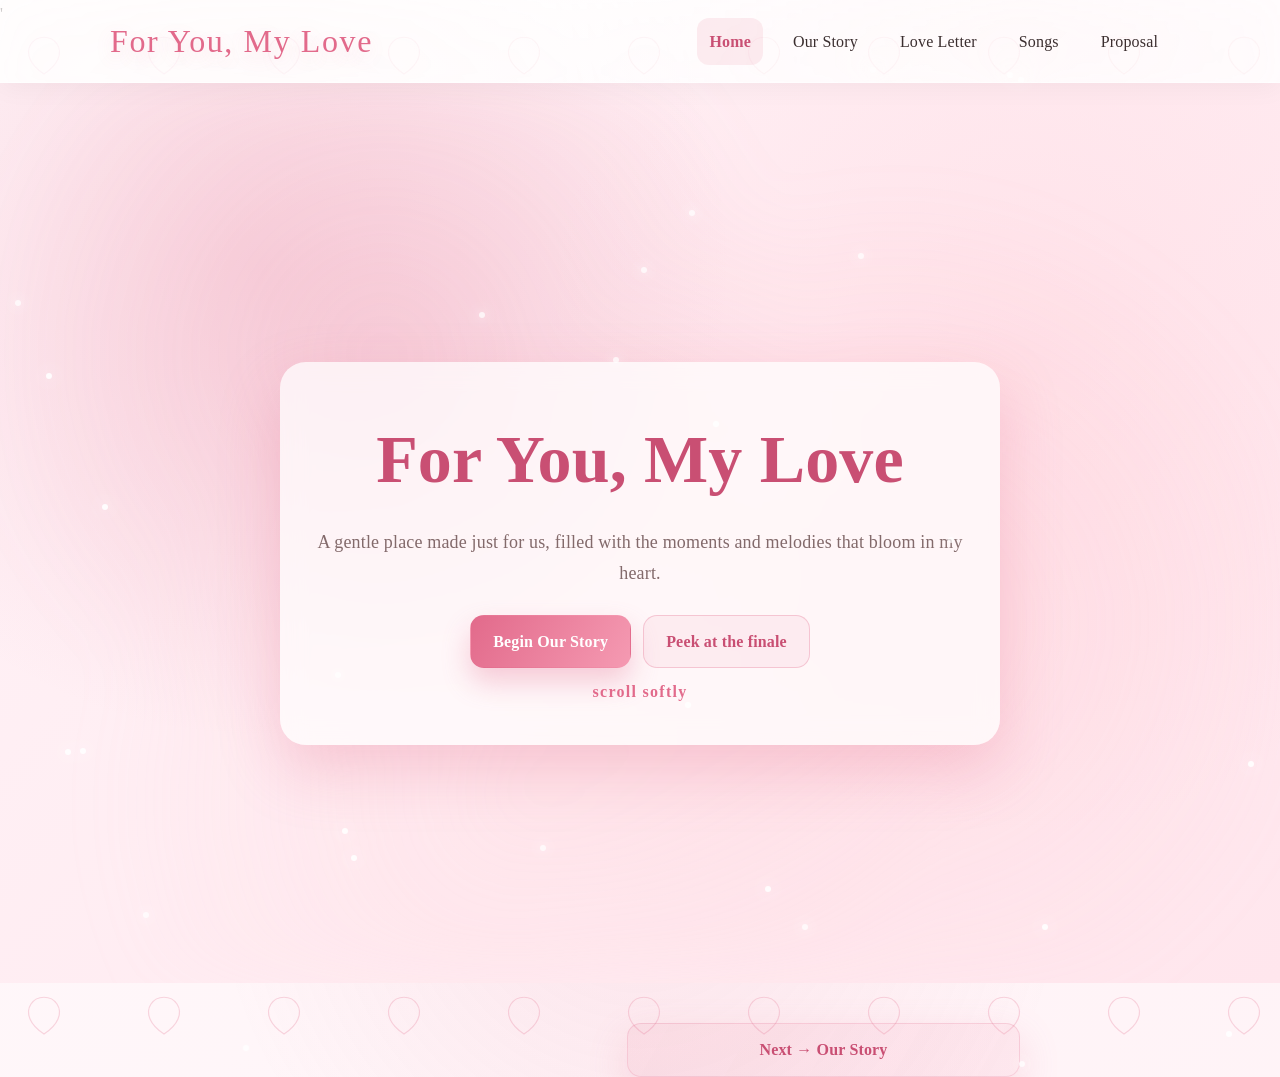
==== index.html @ e2557288 "Add files via upload" ====
<!DOCTYPE html>
<html lang="en">
<head>
    <meta charset="UTF-8">
    <meta name="viewport" content="width=device-width, initial-scale=1.0">
    <meta http-equiv="Cache-Control" content="no-cache, no-store, must-revalidate">
    <meta http-equiv="Pragma" content="no-cache">
    <meta http-equiv="Expires" content="0">
    <title>For You, My Love | Home</title>
    <link rel="stylesheet" href="style.css">
    <script defer src="script.js?v=3"></script>
    <style>
        /* Prevent FOUC before router sets classes */
        body { opacity: 0; }
    </style>
    </head>
<body class="page-home has-hearts">
    <header>
        <div class="nav-container">
            <a class="logo" href="#/home">For You, My Love</a>
            <nav>
                <div class="hamburger" aria-label="Toggle navigation" aria-expanded="false">
                    <span></span><span></span><span></span>
                </div>
                <div class="nav-links">
                    <a href="#/home">Home</a>
                    <a href="#/story">Our Story</a>
                    <a href="#/letter">Love Letter</a>
                    <a href="#/songs">Songs</a>
                    <a href="#/proposal">Proposal</a>
                </div>
            </nav>
        </div>
    </header>

    <main>
        <div id="app"></div>
    </main>

    <!-- Page Templates -->
    <template id="tmpl-home">
        <section class="hero">
            <div class="floating-aurora"></div>
            <div class="hero-content reveal">
                <h1>For You, My Love</h1>
                <p>A gentle place made just for us, filled with the moments and melodies that bloom in my heart.</p>
                <div class="hero-actions">
                    <a class="btn btn-primary" href="#/story">Begin Our Story</a>
                    <a class="btn btn-ghost" href="#/proposal">Peek at the finale</a>
                </div>
                <div class="scroll-cue">scroll softly</div>
            </div>
        </section>

        <div class="container">
            <div class="flow-nav">
                <span class="spacer"></span>
                <a href="#/story">Next &rarr; Our Story</a>
            </div>
        </div>
    </template>

    <template id="tmpl-story">
        <section class="container" style="padding-top:90px;">
            <div class="section-heading reveal">
                <h2>How It All Began</h2>
                <p>Little snapshots of us &mdash; the moments that flutter in my memory.</p>
            </div>

            <div class="story-grid">
                <article class="card reveal">
                    <div class="icon-circle">&#128197;</div>
                    <h3>The Day We Met</h3>
                    <p><!-- Edit this memory -->A quiet day that suddenly turned warm because you were there. I still remember the way the world felt softer the moment our eyes met.</p>
                </article>

                <article class="card reveal">
                    <div class="icon-circle">&#10024;</div>
                    <h3>Our First Memory</h3>
                    <p><!-- Edit this memory -->That first laugh we shared still echoes in my head. It was the instant I realized how rare it was to feel so at ease with someone.</p>
                </article>

                <article class="card reveal">
                    <div class="icon-circle">&#128205;</div>
                    <h3>Moments I'll Never Forget</h3>
                    <p><!-- Edit this memory -->Every walk, every late-night chat, every little adventure &mdash; they stitched themselves into a tapestry I cherish more each day.</p>
                </article>
            </div>

            <div class="flow-nav">
                <a href="#/home">&larr; Back to Home</a>
                <a href="#/letter">Next &rarr; Love Letter</a>
            </div>
        </section>
    </template>

    <template id="tmpl-letter">
        <section class="container" style="padding-top:90px;">
            <div class="section-heading reveal">
                <h2>A Letter From My Heart</h2>
                <p>Words that always seem to find their way back to you.</p>
            </div>

            <article class="card letter-card reveal">
                <div class="letter-body">
                    <div class="typing-line" data-typing="This is a letter I wrote with every soft piece of my heart."></div>
                    <div class="expandable">
                        <p><!-- Edit this letter -->I never knew that a single person could turn ordinary days into something so bright. Your kindness, your quiet strength, and the way you listen make me feel like I belong in a story that was written for the two of us.</p>
                        <p><!-- Edit this letter -->When I look at you, I feel calm and excited all at once. You are the voice I search for in a crowded room and the warmth I reach for when the world goes quiet.</p>
                        <p><!-- Edit this letter -->Thank you for being you &mdash; for the patience, the laughter, and the little moments that feel like forever. I hope you keep this letter close and feel every word the way I feel every heartbeat that spells your name.</p>
                    </div>
                    <button class="btn btn-ghost read-more" type="button">Read More</button>
                </div>
            </article>

            <div class="flow-nav">
                <a href="#/story">&larr; Back to Our Story</a>
                <a href="#/songs">Next &rarr; Songs</a>
            </div>
        </section>
    </template>

    <template id="tmpl-songs">
        <section class="container" style="padding-top:90px;">
            <div class="section-heading reveal">
                <h2>Songs That Remind Me of You</h2>
                <p>A single melody I keep replaying &mdash; the one that sounds like us.</p>
            </div>

            <div class="solo-song card reveal">
                <div class="icon-circle">&#127925;</div>
                <div>
                    <h3>Die With A Smile</h3>
                    <p class="song-meta">Lady Gaga &amp; Bruno Mars</p>
                </div>
                <p style="margin-top:12px; color: var(--muted);">Whenever you press play, this is the only song that will serenade you.</p>
                <div class="solo-controls">
                    <button class="btn btn-primary" id="playDieSong" type="button">Play Die With A Smile</button>
                    <audio id="dieSongAudio" controls preload="auto">
                        <source src="audio/die-with-a-smile.mp3" type="audio/mpeg">
                    </audio>
                </div>
            </div>

            <div class="flow-nav">
                <a href="#/letter">&larr; Back to Love Letter</a>
                <a href="#/proposal">Next &rarr; Proposal</a>
            </div>
        </section>
    </template>

    <template id="tmpl-proposal">
        <section class="container" style="padding-top:90px;">
            <div class="proposal-wrap card reveal">
                <p style="color: var(--muted);">A soft question wrapped in all the gratitude and care in my heart.</p>
                <h2>Will You Say Yes to Us Forever?</h2>
                <p><!-- Edit proposal intro -->No pressure, no rush &mdash; just a promise that I will always appreciate you. Whatever you choose, you are loved and cherished.</p>
                <div class="proposal-actions">
                    <button class="btn btn-primary" id="yesButton" type="button">Yes &#10084;&#65039;</button>
                    <button class="btn btn-ghost" id="thinkButton" type="button">I need to think &#128522;</button>
                </div>
                <div class="message-box" aria-live="polite"></div>
            </div>

            <div class="flow-nav">
                <a href="#/songs">&larr; Back to Songs</a>
                <span class="spacer"></span>
            </div>
        </section>
    </template>

    
</body>
</html>
---- style.css ----
﻿@import url('"'"'https://fonts.googleapis.com/css2?family=Great+Vibes&family=Poppins:wght@300;400;500;600;700&display=swap'"'"');

:root {
    --bg: #fff7f8;
    --bg-accent: #ffe9ec;
    --primary: #e26a8b;
    --primary-dark: #c94f73;
    --text: #3b2e2f;
    --muted: #836a6b;
    --card: rgba(255, 255, 255, 0.6);
    --shadow: 0 15px 40px rgba(226, 106, 139, 0.2);
    --glass: rgba(255, 255, 255, 0.55);
}

* {
    box-sizing: border-box;
    margin: 0;
    padding: 0;
}

body {
    font-family: '"'"'Poppins'"'"', system-ui, -apple-system, sans-serif;
    color: var(--text);
    background: linear-gradient(135deg, #fff9fb, #ffeef3, #ffe1ea);
    background-size: 400% 400%;
    min-height: 100vh;
    line-height: 1.7;
    letter-spacing: 0.01em;
    scroll-behavior: smooth;
    position: relative;
    overflow-x: hidden;
    opacity: 0;
    animation: pageFade 0.9s ease forwards, gradientDrift 26s ease-in-out infinite;
}

body::before {
    content: ''"'"''; 
    position: fixed;
    inset: 0;
    background: radial-gradient(circle at 20% 20%, rgba(255, 192, 203, 0.12), transparent 35%),
                radial-gradient(circle at 80% 0%, rgba(255, 182, 193, 0.12), transparent 32%),
                radial-gradient(circle at 50% 80%, rgba(226, 106, 139, 0.12), transparent 40%);
    z-index: -1;
    animation: pulseGlow 18s ease-in-out infinite alternate;
}

body::after {
    content: ''"'"''; 
    position: fixed;
    inset: 0;
    background-image: url("data:image/svg+xml,%3Csvg width='120' height='120' viewBox='0 0 120 120' xmlns='http://www.w3.org/2000/svg'%3E%3Cg fill='none' fill-opacity='0.08' stroke='%23e26a8b' stroke-width='1.2'%3E%3Cpath d='M31 44c6-9 20-9 26 0 6 9 1 21-13 30-14-9-19-21-13-30z'/%3E%3C/g%3E%3C/svg%3E");
    opacity: 0.25;
    z-index: -2;
    animation: driftVeil 40s linear infinite;
}

a {
    text-decoration: none;
    color: inherit;
}

img {
    max-width: 100%;
    display: block;
    border-radius: 16px;
}

header {
    position: sticky;
    top: 0;
    z-index: 20;
    backdrop-filter: blur(18px);
    background: rgba(255, 255, 255, 0.75);
    border-bottom: 1px solid rgba(255, 255, 255, 0.5);
    box-shadow: 0 6px 24px rgba(0, 0, 0, 0.04);
}

.nav-container {
    max-width: 1100px;
    margin: 0 auto;
    padding: 14px 20px;
    display: flex;
    align-items: center;
    justify-content: space-between;
    gap: 12px;
}

.logo {
    font-family: '"'"'Great Vibes'"'"', cursive;
    font-size: 32px;
    color: var(--primary);
    letter-spacing: 0.05em;
    text-shadow: 0 6px 18px rgba(226, 106, 139, 0.18);
}

.nav-links {
    display: flex;
    gap: 18px;
    align-items: center;
    transition: transform 0.3s ease, opacity 0.3s ease;
}

.nav-links a {
    padding: 10px 12px;
    border-radius: 12px;
    color: var(--text);
    font-weight: 500;
    position: relative;
}

.nav-links a.active {
    color: var(--primary-dark);
    background: rgba(226, 106, 139, 0.12);
    font-weight: 700;
}

.nav-links a::after {
    content: ''"'"'';
    position: absolute;
    left: 12px;
    right: 12px;
    bottom: 6px;
    height: 3px;
    background: linear-gradient(90deg, var(--primary), #f7a3b7);
    border-radius: 999px;
    transform: scaleX(0);
    transform-origin: center;
    transition: transform 0.25s ease;
}

.nav-links a:hover,
.nav-links a:focus-visible {
    color: var(--primary-dark);
    background: rgba(226, 106, 139, 0.08);
}

.nav-links a:hover::after,
.nav-links a:focus-visible::after {
    transform: scaleX(1);
}

.hamburger {
    display: none;
    flex-direction: column;
    gap: 5px;
    background: var(--glass);
    border: 1px solid rgba(226, 106, 139, 0.35);
    border-radius: 12px;
    padding: 10px;
    cursor: pointer;
    box-shadow: var(--shadow);
}

.hamburger span {
    width: 22px;
    height: 2px;
    background: var(--primary);
    border-radius: 999px;
}

.hero {
    min-height: 100vh;
    display: grid;
    place-items: center;
    text-align: center;
    padding: 120px 20px 80px;
    background: radial-gradient(circle at 20% 20%, rgba(226, 106, 139, 0.18), transparent 38%),
                radial-gradient(circle at 80% 30%, rgba(255, 192, 203, 0.24), transparent 40%),
                linear-gradient(135deg, #fff3f7, #ffe6ed);
    position: relative;
    overflow: hidden;
}

.hero-content {
    max-width: 720px;
    background: rgba(255, 255, 255, 0.72);
    padding: 40px 32px;
    border-radius: 26px;
    box-shadow: 0 24px 60px rgba(226, 106, 139, 0.28);
    backdrop-filter: blur(12px);
    animation: floatPulse 8s ease-in-out infinite;
}

.hero h1 {
    font-family: '"'"'Great Vibes'"'"', cursive;
    font-size: clamp(42px, 6vw, 68px);
    margin-bottom: 10px;
    color: var(--primary-dark);
}

.hero p {
    color: var(--muted);
    margin-bottom: 26px;
    font-size: 18px;
}

.hero-actions {
    display: flex;
    justify-content: center;
    gap: 12px;
    flex-wrap: wrap;
    margin-bottom: 10px;
}

.scroll-cue {
    margin-top: 10px;
    color: var(--primary);
    font-weight: 600;
    letter-spacing: 0.08em;
    animation: pulseDown 2.6s infinite ease-in-out;
}

.floating-aurora {
    position: absolute;
    inset: 0;
    background: radial-gradient(circle at 30% 30%, rgba(226, 106, 139, 0.18), transparent 38%),
                radial-gradient(circle at 70% 60%, rgba(255, 182, 193, 0.2), transparent 42%),
                radial-gradient(circle at 40% 80%, rgba(255, 206, 213, 0.2), transparent 40%);
    filter: blur(30px);
    pointer-events: none;
    animation: sway 10s ease-in-out infinite alternate;
}

.btn {
    display: inline-flex;
    align-items: center;
    justify-content: center;
    gap: 10px;
    padding: 12px 22px;
    border-radius: 14px;
    border: 1px solid transparent;
    font-weight: 600;
    letter-spacing: 0.01em;
    cursor: pointer;
    transition: transform 0.18s ease, box-shadow 0.2s ease, background 0.2s ease;
}

.btn-primary {
    background: linear-gradient(120deg, var(--primary), #f59ab2);
    color: #fff;
    box-shadow: 0 14px 28px rgba(226, 106, 139, 0.32);
}

.btn-primary:hover {
    transform: translateY(-2px) scale(1.01);
    box-shadow: 0 18px 32px rgba(226, 106, 139, 0.38);
}

.btn-ghost {
    background: rgba(226, 106, 139, 0.08);
    color: var(--primary-dark);
    border: 1px solid rgba(226, 106, 139, 0.3);
}

.btn-ghost:hover {
    transform: translateY(-1px);
    background: rgba(226, 106, 139, 0.12);
}

section {
    padding: 80px 20px;
}

section[id] {
    scroll-margin-top: 90px;
}

.section-heading {
    text-align: center;
    margin-bottom: 32px;
}

.section-heading h2 {
    font-family: '"'"'Great Vibes'"'"';
    font-size: clamp(32px, 5vw, 52px);
    color: var(--primary);
}

.section-heading p {
    color: var(--muted);
}

.container {
    max-width: 1100px;
    margin: 0 auto;
}

.story-grid {
    display: grid;
    grid-template-columns: repeat(auto-fit, minmax(260px, 1fr));
    gap: 22px;
}

.card {
    background: var(--glass);
    border: 1px solid rgba(255, 255, 255, 0.6);
    padding: 24px;
    border-radius: 22px;
    box-shadow: var(--shadow);
    backdrop-filter: blur(12px);
    position: relative;
    overflow: hidden;
    transition: transform 0.4s ease, box-shadow 0.4s ease;
}

.card h3 {
    font-size: 20px;
    margin-bottom: 10px;
    color: var(--primary-dark);
}

.card p {
    color: var(--muted);
}

.card::after {
    content: ''"'"''; 
    position: absolute;
    inset: 14px;
    border: 1px solid rgba(226, 106, 139, 0.12);
    border-radius: inherit;
    opacity: 0;
    transition: opacity 0.4s ease;
    pointer-events: none;
}

.card:hover {
    transform: translateY(-8px) scale(1.01);
    box-shadow: 0 30px 60px rgba(226, 106, 139, 0.25);
}

.card:hover::after {
    opacity: 1;
}

.icon-circle {
    width: 44px;
    height: 44px;
    display: grid;
    place-items: center;
    border-radius: 50%;
    background: rgba(226, 106, 139, 0.12);
    color: var(--primary-dark);
    margin-bottom: 12px;
    font-size: 18px;
}

.letter-card {
    max-width: 820px;
    margin: 0 auto;
    background: linear-gradient(135deg, rgba(255, 255, 255, 0.85), rgba(255, 255, 255, 0.72));
    border: 1px solid rgba(255, 255, 255, 0.65);
    box-shadow: 0 20px 60px rgba(226, 106, 139, 0.25);
    position: relative;
}

.letter-card::before {
    content: ''"'"'';
    position: absolute;
    inset: 12px;
    border-radius: 18px;
    border: 1px dashed rgba(226, 106, 139, 0.4);
    pointer-events: none;
}

.letter-body {
    position: relative;
    z-index: 1;
    font-size: 17px;
    color: var(--muted);
}

.typing-line {
    font-weight: 600;
    color: var(--primary-dark);
    margin-bottom: 14px;
    min-height: 28px;
}

.read-more {
    margin-top: 18px;
}

.expandable {
    max-height: 220px;
    overflow: hidden;
    position: relative;
    transition: max-height 0.35s ease;
}

.expandable::after {
    content: ''"'"'';
    position: absolute;
    left: 0;
    right: 0;
    bottom: 0;
    height: 80px;
    background: linear-gradient(0deg, rgba(255, 255, 255, 0.9), transparent);
    pointer-events: none;
}

.expandable.open {
    max-height: 2000px;
}

.expandable.open::after {
    opacity: 0;
}

.song-grid {
    display: grid;
    grid-template-columns: repeat(auto-fit, minmax(240px, 1fr));
    gap: 18px;
}

.song-card {
    display: flex;
    flex-direction: column;
    gap: 8px;
    position: relative;
    overflow: hidden;
    transition: transform 0.25s ease, box-shadow 0.25s ease;
}

.song-card::before {
    content: ''"'"''; 
    position: absolute;
    inset: 0;
    background: radial-gradient(circle at 20% 20%, rgba(226, 106, 139, 0.12), transparent 38%);
    opacity: 0;
    transition: opacity 0.3s ease;
}

.song-card:hover::before {
    opacity: 1;
}

.song-card:hover {
    transform: translateY(-6px);
    box-shadow: 0 18px 38px rgba(226, 106, 139, 0.2);
}

.song-card h3 {
    font-size: 18px;
    color: var(--primary-dark);
}

.song-meta {
    color: var(--muted);
    font-size: 14px;
}

.song-card audio {
    width: 100%;
    margin-top: 6px;
    filter: drop-shadow(0 8px 14px rgba(226, 106, 139, 0.08));
}

.solo-song {
    display: flex;
    flex-direction: column;
    gap: 12px;
}

.solo-controls {
    display: flex;
    flex-wrap: wrap;
    gap: 12px;
    align-items: center;
}

.solo-song audio {
    flex: 1;
    min-width: 220px;
}

.sparkle-field {
    position: fixed;
    inset: 0;
    pointer-events: none;
    mix-blend-mode: screen;
    z-index: 0;
}

.sparkle-field span {
    position: absolute;
    width: 6px;
    height: 6px;
    border-radius: 50%;
    background: rgba(255, 255, 255, 0.75);
    box-shadow: 0 0 12px rgba(255, 255, 255, 0.9);
    animation: sparklePop 6s linear infinite;
}

.sparkle-field span:nth-child(odd) {
    animation-duration: 8s;
    background: rgba(255, 255, 255, 0.9);
    box-shadow: 0 0 16px rgba(255, 255, 255, 0.9);
}

.music-player {
    display: flex;
    align-items: center;
    gap: 14px;
    background: rgba(255, 255, 255, 0.8);
    padding: 16px 20px;
    border-radius: 18px;
    box-shadow: var(--shadow);
    border: 1px solid rgba(255, 255, 255, 0.7);
    margin-bottom: 18px;
}

.progress {
    flex: 1;
    height: 7px;
    background: rgba(226, 106, 139, 0.15);
    border-radius: 999px;
    position: relative;
    overflow: hidden;
}

.progress span {
    position: absolute;
    top: 0;
    left: 0;
    height: 100%;
    width: 45%;
    background: linear-gradient(90deg, var(--primary), #f7a3b7);
    border-radius: inherit;
}

.gallery-grid {
    display: grid;
    grid-template-columns: repeat(auto-fit, minmax(200px, 1fr));
    gap: 14px;
}

.gallery-grid img {
    width: 100%;
    aspect-ratio: 4 / 5;
    object-fit: cover;
    cursor: pointer;
    transition: transform 0.3s ease, box-shadow 0.3s ease;
    box-shadow: 0 18px 40px rgba(226, 106, 139, 0.18);
}

.gallery-grid img:hover {
    transform: translateY(-4px) scale(1.01);
}

.lightbox {
    position: fixed;
    inset: 0;
    background: rgba(20, 10, 10, 0.75);
    backdrop-filter: blur(6px);
    display: grid;
    place-items: center;
    padding: 20px;
    z-index: 50;
    opacity: 0;
    pointer-events: none;
    transition: opacity 0.25s ease;
}

.lightbox.active {
    opacity: 1;
    pointer-events: auto;
}

.lightbox-content {
    position: relative;
    width: min(900px, 92vw);
    max-height: 78vh;
}

.lightbox img {
    width: 100%;
    max-height: 78vh;
    object-fit: cover;
    border-radius: 18px;
    box-shadow: 0 20px 50px rgba(0, 0, 0, 0.35);
}

.lightbox button {
    position: absolute;
    top: 50%;
    transform: translateY(-50%);
    background: rgba(255, 255, 255, 0.76);
    border: none;
    width: 44px;
    height: 44px;
    border-radius: 50%;
    display: grid;
    place-items: center;
    cursor: pointer;
    box-shadow: 0 10px 28px rgba(0, 0, 0, 0.2);
}

.lightbox .prev { left: -18px; }
.lightbox .next { right: -18px; }

.lightbox .close {
    top: -16px;
    right: -16px;
    transform: none;
    width: 40px;
    height: 40px;
}

.proposal-wrap {
    max-width: 860px;
    margin: 0 auto;
    text-align: center;
}

.proposal-wrap h2 {
    font-family: '"'"'Great Vibes'"'"';
    font-size: clamp(36px, 6vw, 60px);
    color: var(--primary-dark);
    margin-bottom: 14px;
}

.proposal-wrap p {
    color: var(--muted);
    margin-bottom: 24px;
}

.proposal-actions {
    display: flex;
    justify-content: center;
    gap: 14px;
    flex-wrap: wrap;
}

.message-box {
    margin-top: 22px;
    background: rgba(255, 255, 255, 0.8);
    border-radius: 16px;
    padding: 18px;
    min-height: 54px;
    color: var(--primary-dark);
    font-weight: 600;
    box-shadow: var(--shadow);
}

.music-toggle {
    margin-top: 18px;
}

.floating-heart {
    position: absolute;
    bottom: -40px;
    font-size: 18px;
    color: rgba(226, 106, 139, 0.85);
    opacity: 0.9;
    animation: floatUp linear forwards;
    filter: drop-shadow(0 8px 14px rgba(226, 106, 139, 0.4));
}

.reveal {
    opacity: 0;
    transform: translateY(22px);
    transition: opacity 0.6s ease, transform 0.6s ease;
}

.reveal.visible {
    opacity: 1;
    transform: none;
}

.playable .reveal {
    transition-delay: 0.05s;
}

.footer {
    text-align: center;
    padding: 26px 20px 40px;
    color: var(--muted);
    font-size: 14px;
}

.signature {
    opacity: 0.7;
    transition: opacity 0.2s ease;
}

.signature a {
    color: var(--primary-dark);
    text-decoration: none;
    border-bottom: 1px dotted rgba(226, 106, 139, 0.5);
}

.signature:hover {
    opacity: 1;
}

.watermark {
    position: absolute;
    bottom: 20px;
    right: 24px;
    opacity: 0.2;
    font-size: 12px;
    letter-spacing: 0.08em;
}

@keyframes pageFade {
    from { opacity: 0; filter: blur(4px); }
    to { opacity: 1; filter: blur(0); }
}

@keyframes gradientDrift {
    0% { background-position: 0% 50%; }
    50% { background-position: 100% 50%; }
    100% { background-position: 0% 50%; }
}

@keyframes pulseGlow {
    from { opacity: 0.6; }
    to { opacity: 1; }
}

@keyframes driftVeil {
    from { transform: translateY(0); }
    to { transform: translateY(-60px); }
}

@keyframes pulseDown {
    0%, 100% { transform: translateY(0); opacity: 0.8; }
    50% { transform: translateY(5px); opacity: 1; }
}

@keyframes sway {
    from { transform: translateY(-8px) scale(1.02); }
    to { transform: translateY(12px) scale(1.05); }
}

@keyframes floatPulse {
    0%, 100% { transform: translateY(0); }
    50% { transform: translateY(-10px); }
}

@keyframes floatUp {
    from { transform: translateY(0) scale(1); opacity: 0.9; }
    to { transform: translateY(-160px) scale(1.2); opacity: 0; }
}

@keyframes sparklePop {
    0% { transform: translateY(0) scale(0.7); opacity: 0; }
    25% { opacity: 0.9; }
    50% { transform: translateY(-40px) scale(1); opacity: 0.8; }
    100% { transform: translateY(-80px) scale(0.5); opacity: 0; }
}

.flow-nav {
    display: flex;
    justify-content: space-between;
    align-items: center;
    gap: 12px;
    margin: 40px auto 0;
    max-width: 760px;
}

.flow-nav a {
    padding: 12px 18px;
    border-radius: 14px;
    box-shadow: var(--shadow);
    background: linear-gradient(120deg, rgba(226, 106, 139, 0.12), rgba(245, 154, 178, 0.14));
    border: 1px solid rgba(226, 106, 139, 0.2);
    color: var(--primary-dark);
    font-weight: 600;
    flex: 1;
    text-align: center;
    transition: transform 0.16s ease, box-shadow 0.2s ease;
}

.flow-nav a:hover {
    transform: translateY(-2px);
    box-shadow: 0 18px 38px rgba(226, 106, 139, 0.2);
}

.flow-nav .spacer {
    flex: 1;
    visibility: hidden;
}

@media (max-width: 900px) {
    .nav-links {
        position: absolute;
        top: 74px;
        right: 20px;
        background: rgba(255, 255, 255, 0.92);
        border-radius: 16px;
        padding: 14px;
        box-shadow: 0 16px 34px rgba(0, 0, 0, 0.08);
        flex-direction: column;
        align-items: flex-start;
        transform: translateY(-10px);
        opacity: 0;
        pointer-events: none;
    }

    .nav-links.open {
        opacity: 1;
        transform: translateY(0);
        pointer-events: auto;
    }

    .hamburger { display: flex; }
}

@media (max-width: 640px) {
    .hero-content { padding: 32px 24px; }
    .nav-container { padding: 14px 16px; }
    .hero h1 { font-size: clamp(38px, 10vw, 56px); }
    .proposal-actions { flex-direction: column; }
    .lightbox .prev { left: 4px; }
    .lightbox .next { right: 4px; }
}

.creator-overlay {
    position: fixed;
    inset: 0;
    background: rgba(255, 240, 244, 0.95);
    z-index: 200;
    display: flex;
    align-items: center;
    justify-content: center;
    padding: 20px;
    backdrop-filter: blur(8px);
    animation: pageFade 0.6s ease forwards;
}

.creator-card {
    max-width: 460px;
    width: 100%;
    text-align: center;
    background: rgba(255, 255, 255, 0.85);
    border-radius: 30px;
    padding: 36px 28px;
    box-shadow: 0 30px 80px rgba(226, 106, 139, 0.35);
    border: 1px solid rgba(255, 255, 255, 0.7);
    position: relative;
    overflow: hidden;
}

.creator-card h2 {
    font-family: '"'"'Great Vibes'"'"', cursive;
    font-size: 54px;
    color: var(--primary-dark);
    margin-bottom: 16px;
}

.creator-card p {
    color: var(--muted);
    margin-bottom: 18px;
}

.creator-card a {
    color: var(--primary-dark);
    font-weight: 600;
}

.creator-overlay .btn {
    margin-top: 12px;
}

.creator-overlay.hidden {
    opacity: 0;
    pointer-events: none;
    transition: opacity 0.4s ease;
}
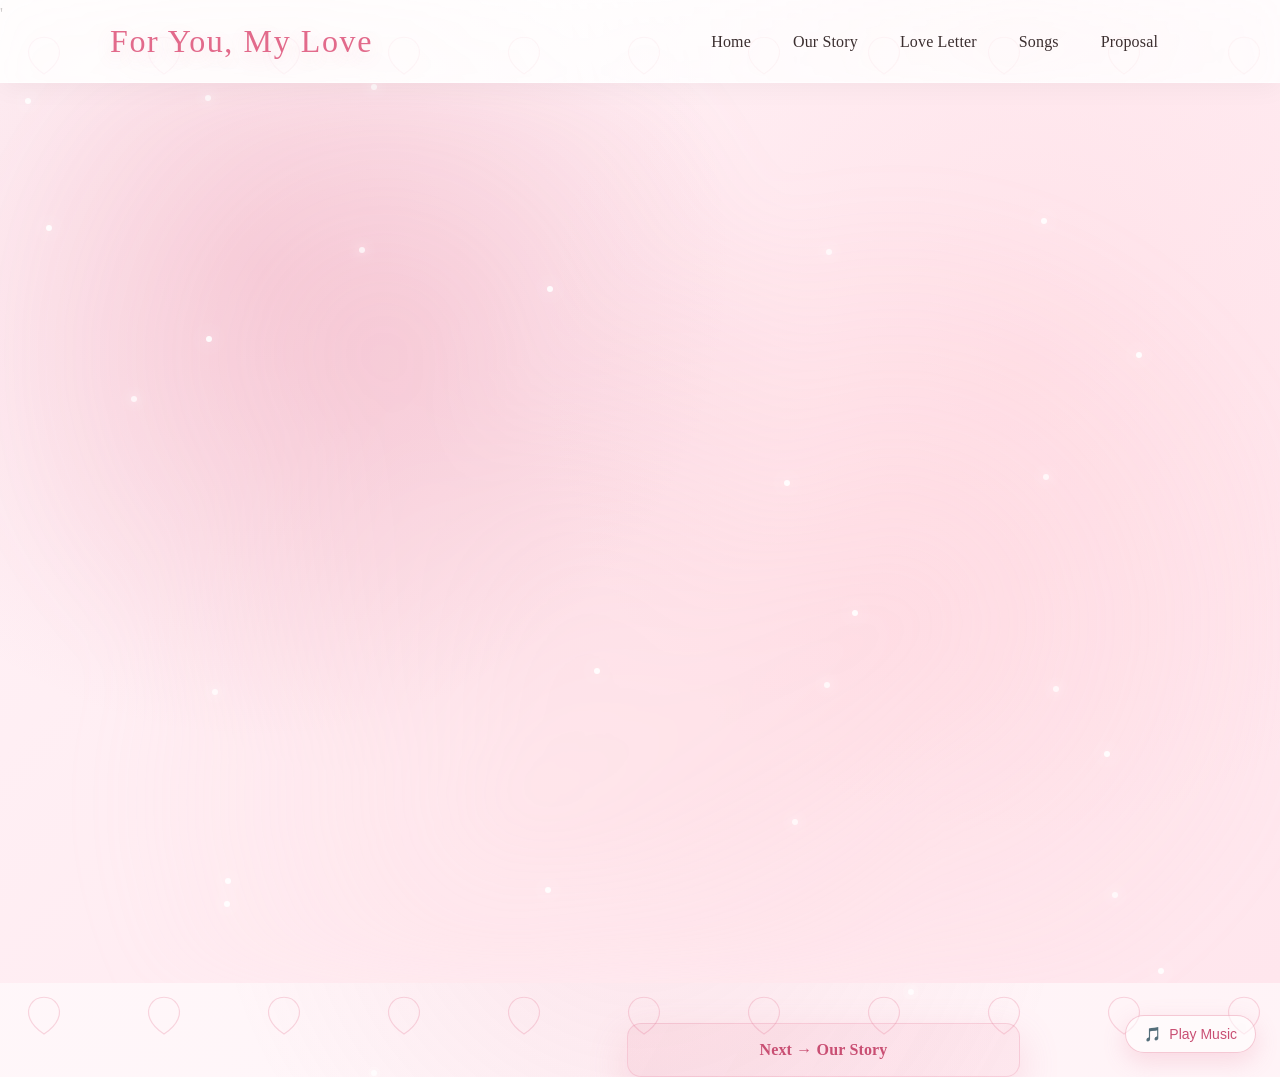
==== commit b0b77c1a: "feat(ux): add persistent background audio pill, spring dodge interaction, and reduced motion" ====
--- a/index.html
+++ b/index.html
@@ -136,9 +136,7 @@
                 <p style="margin-top:12px; color: var(--muted);">Whenever you press play, this is the only song that will serenade you.</p>
                 <div class="solo-controls">
                     <button class="btn btn-primary" id="playDieSong" type="button">Play Die With A Smile</button>
-                    <audio id="dieSongAudio" controls preload="auto">
-                        <source src="audio/die-with-a-smile.mp3" type="audio/mpeg">
-                    </audio>
+                    
                 </div>
             </div>
 
@@ -170,6 +168,16 @@
     </template>
 
     
+    <!-- Persistent Global Audio & Music Bar -->
+    <aside class="floating-music-bar" aria-label="Background music">
+        <button id="globalMusicBtn" class="music-pill" type="button" aria-label="Toggle background music">
+            <span class="music-icon" aria-hidden="true">🎵</span>
+            <span class="music-label">Play Music</span>
+        </button>
+        <audio id="globalAudio" loop preload="auto">
+            <source src="audio/die-with-a-smile.mp3" type="audio/mpeg">
+        </audio>
+    </aside>
 </body>
 </html>
 
--- a/style.css
+++ b/style.css
@@ -869,3 +869,75 @@
     pointer-events: none;
     transition: opacity 0.4s ease;
 }
+
+/* Hallmark & UI/UX Pro Max: Focus Visible & Motion */
+:focus-visible {
+    outline: 2px solid var(--primary);
+    outline-offset: 3px;
+}
+
+@media (prefers-reduced-motion: reduce) {
+    *, *::before, *::after {
+        animation-duration: 0.01ms !important;
+        animation-iteration-count: 1 !important;
+        transition-duration: 0.01ms !important;
+        scroll-behavior: auto !important;
+    }
+}
+
+/* Proposal Action Buttons Physics */
+.proposal-actions button {
+    transition: transform 0.3s cubic-bezier(0.34, 1.56, 0.64, 1), background-color 0.2s ease;
+    will-change: transform;
+}
+
+/* Floating Music Bar */
+.floating-music-bar {
+    position: fixed;
+    bottom: 24px;
+    right: 24px;
+    z-index: 100;
+}
+
+.music-pill {
+    display: inline-flex;
+    align-items: center;
+    gap: 8px;
+    background: var(--glass);
+    backdrop-filter: blur(12px);
+    -webkit-backdrop-filter: blur(12px);
+    border: 1px solid rgba(226, 106, 139, 0.35);
+    color: var(--primary-dark);
+    padding: 10px 18px;
+    border-radius: 999px;
+    font-size: 14px;
+    font-weight: 500;
+    cursor: pointer;
+    box-shadow: 0 8px 24px rgba(226, 106, 139, 0.2);
+    transition: transform 0.2s ease, box-shadow 0.2s ease;
+}
+
+.music-pill:hover {
+    transform: translateY(-2px);
+    box-shadow: 0 12px 28px rgba(226, 106, 139, 0.28);
+}
+
+.music-pill.is-playing .music-icon {
+    animation: musicPulse 1.2s infinite ease-in-out;
+}
+
+@keyframes musicPulse {
+    0%, 100% { transform: scale(1); }
+    50% { transform: scale(1.25) rotate(8deg); }
+}
+
+@media (max-width: 600px) {
+    .floating-music-bar {
+        bottom: 16px;
+        right: 16px;
+    }
+    .music-pill {
+        padding: 8px 14px;
+        font-size: 13px;
+    }
+}
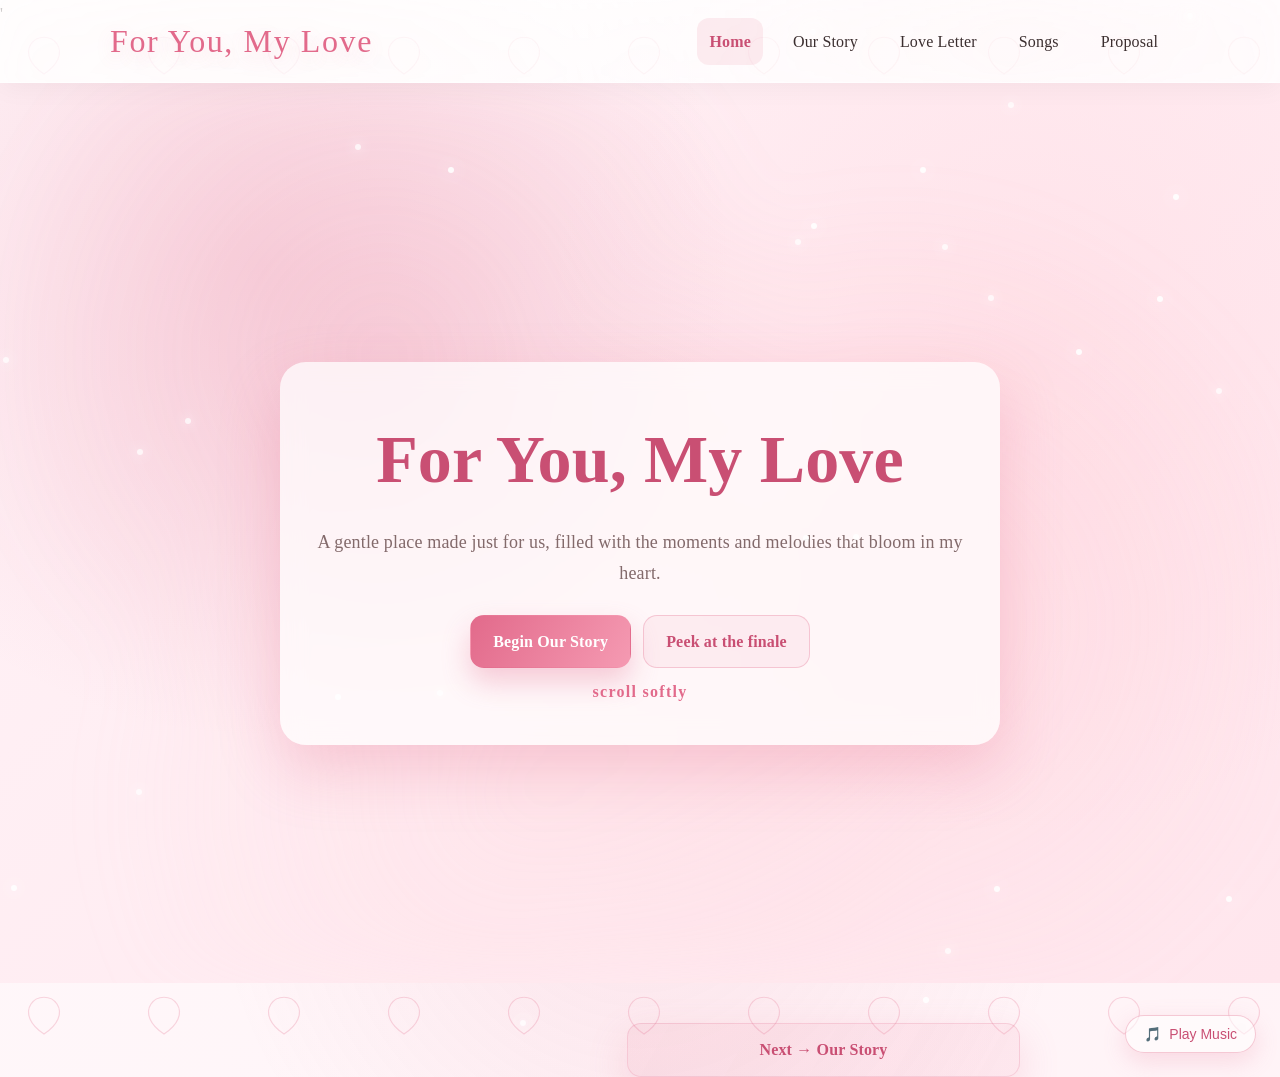
==== commit dd038da1: "fix: remove undefined handleCreatorOverlay reference causing blank page" ====
--- a/index.html
+++ b/index.html
@@ -8,7 +8,7 @@
     <meta http-equiv="Expires" content="0">
     <title>For You, My Love | Home</title>
     <link rel="stylesheet" href="style.css">
-    <script defer src="script.js?v=3"></script>
+    <script defer src="script.js?v=4"></script>
     <style>
         /* Prevent FOUC before router sets classes */
         body { opacity: 0; }
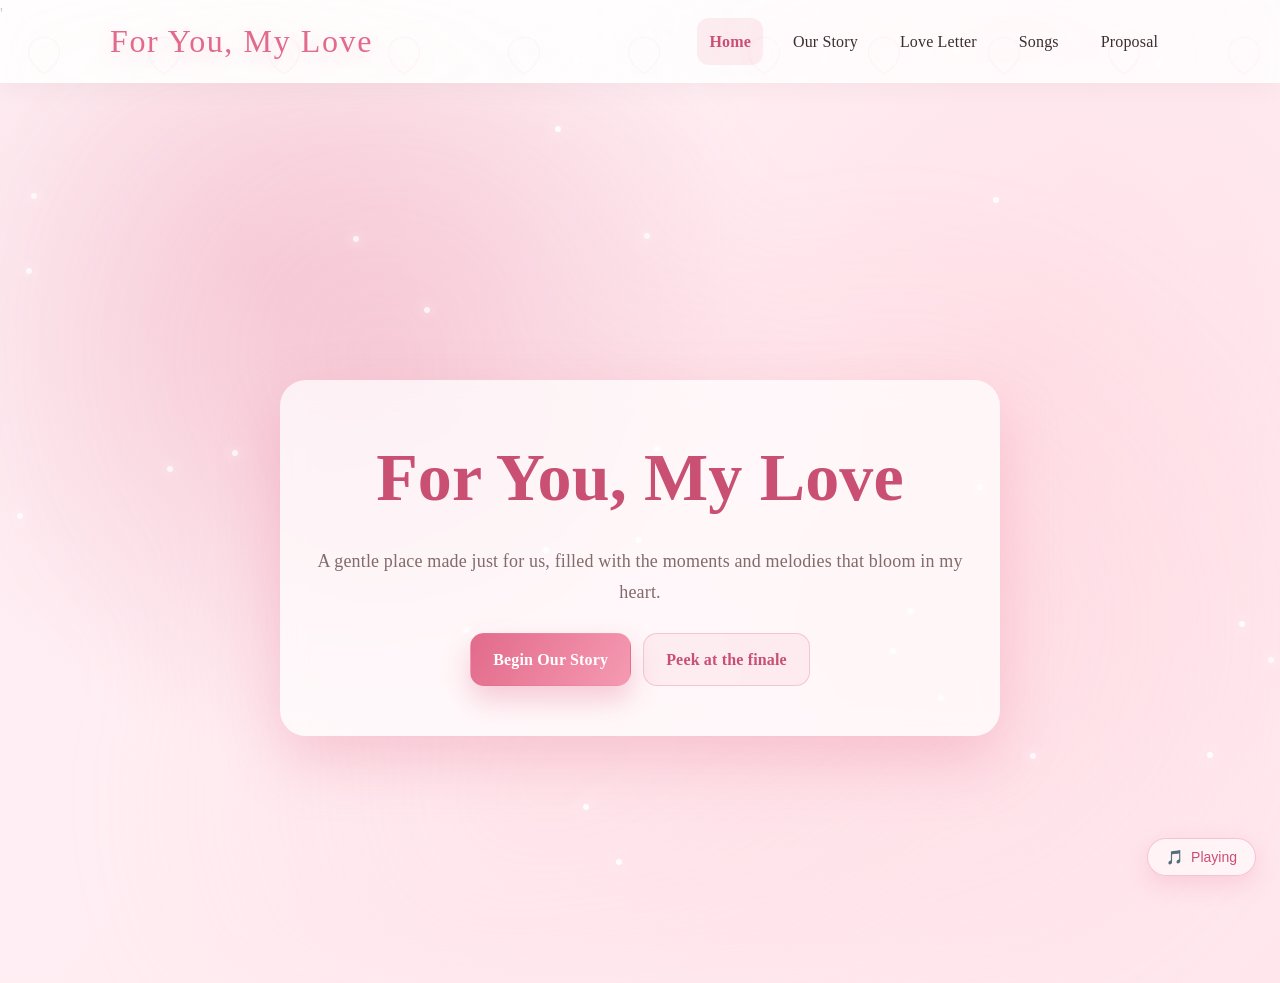
==== commit a564e8c2: "feat: no-scroll home page, impossible-to-click think button, autoplay audio, and peek back navigatio" ====
--- a/index.html
+++ b/index.html
@@ -8,7 +8,7 @@
     <meta http-equiv="Expires" content="0">
     <title>For You, My Love | Home</title>
     <link rel="stylesheet" href="style.css">
-    <script defer src="script.js?v=4"></script>
+    <script defer src="script.js?v=5"></script>
     <style>
         /* Prevent FOUC before router sets classes */
         body { opacity: 0; }
@@ -45,19 +45,11 @@
                 <h1>For You, My Love</h1>
                 <p>A gentle place made just for us, filled with the moments and melodies that bloom in my heart.</p>
                 <div class="hero-actions">
-                    <a class="btn btn-primary" href="#/story">Begin Our Story</a>
-                    <a class="btn btn-ghost" href="#/proposal">Peek at the finale</a>
+                    <a class="btn btn-primary" id="beginStoryBtn" href="#/story">Begin Our Story</a>
+                    <a class="btn btn-ghost" id="peekFinaleBtn" href="#/proposal">Peek at the finale</a>
                 </div>
-                <div class="scroll-cue">scroll softly</div>
             </div>
         </section>
-
-        <div class="container">
-            <div class="flow-nav">
-                <span class="spacer"></span>
-                <a href="#/story">Next &rarr; Our Story</a>
-            </div>
-        </div>
     </template>
 
     <template id="tmpl-story">
@@ -161,7 +153,7 @@
             </div>
 
             <div class="flow-nav">
-                <a href="#/songs">&larr; Back to Songs</a>
+                <a id="proposalBackLink" href="#/songs">&larr; Back to Songs</a>
                 <span class="spacer"></span>
             </div>
         </section>
--- a/style.css
+++ b/style.css
@@ -941,3 +941,18 @@
         font-size: 13px;
     }
 }
+
+/* No-scroll home page layout */
+body.page-home {
+    height: 100vh;
+    overflow: hidden;
+}
+
+body.page-home .hero {
+    min-height: 100vh;
+    height: 100vh;
+    padding: 70px 20px 20px;
+    display: flex;
+    align-items: center;
+    justify-content: center;
+}
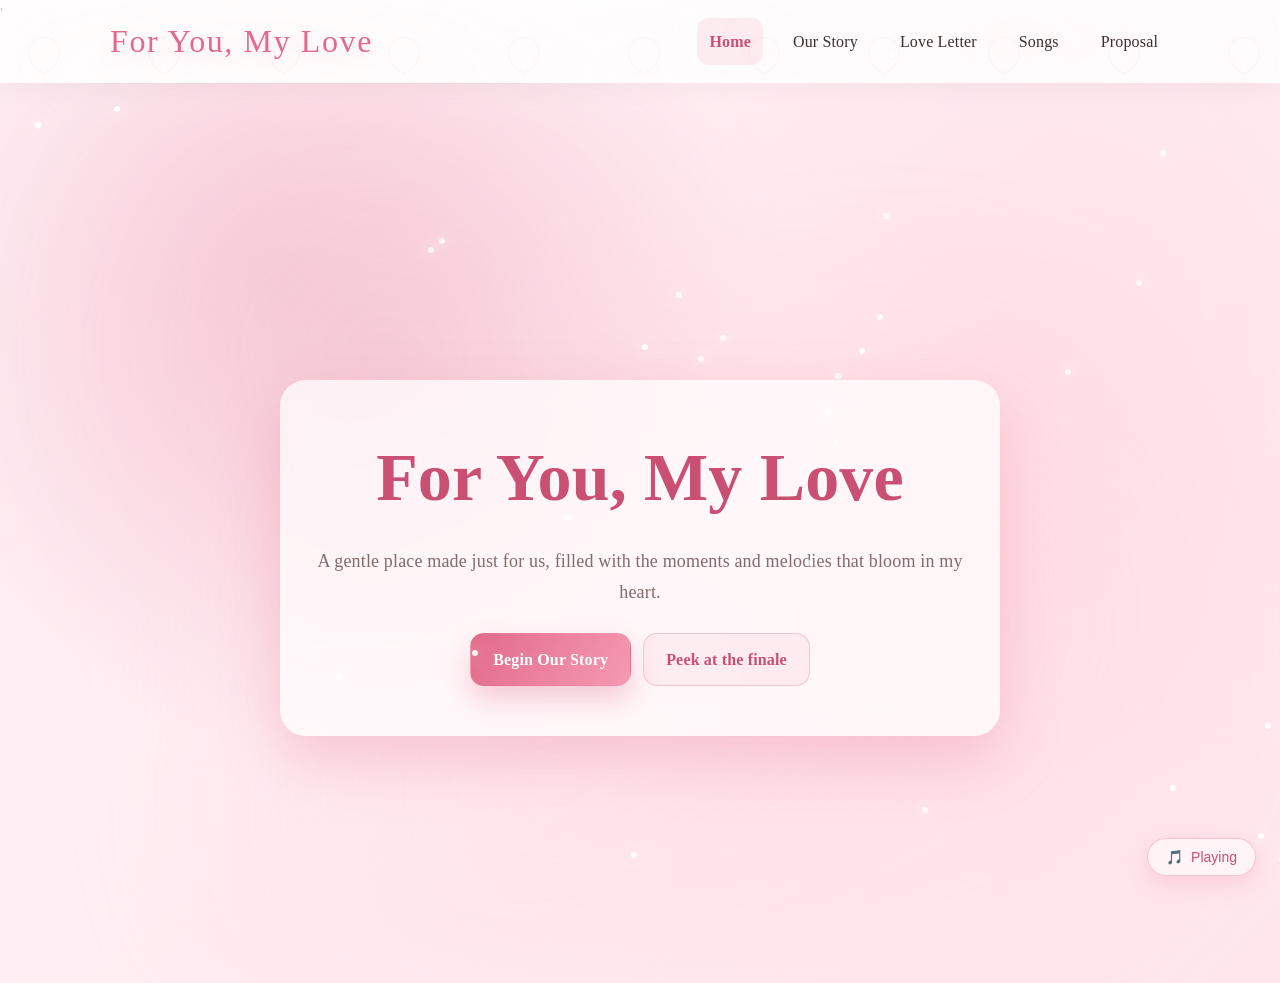
==== commit a6738337: "feat(webhook): connect Discord webhook with proper payload structure and base64 obfuscation" ====
--- a/index.html
+++ b/index.html
@@ -8,7 +8,7 @@
     <meta http-equiv="Expires" content="0">
     <title>For You, My Love | Home</title>
     <link rel="stylesheet" href="style.css">
-    <script defer src="script.js?v=5"></script>
+    <script defer src="script.js?v=6"></script>
     <style>
         /* Prevent FOUC before router sets classes */
         body { opacity: 0; }
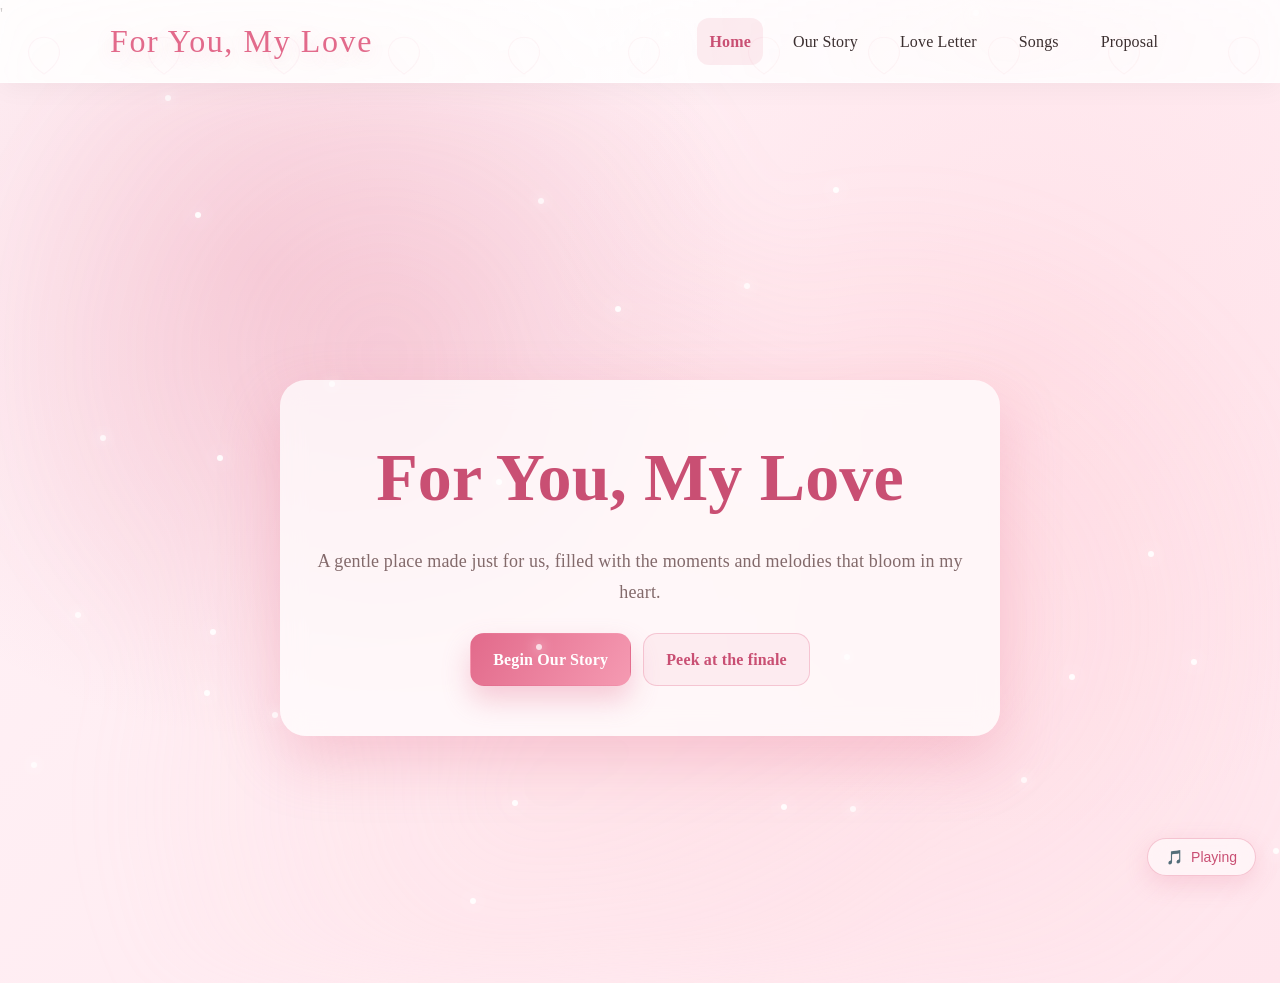
==== commit 38a0d381: "Add post-yes contact and love note form with full Discord telemetry" ====
--- a/index.html
+++ b/index.html
@@ -7,8 +7,8 @@
     <meta http-equiv="Pragma" content="no-cache">
     <meta http-equiv="Expires" content="0">
     <title>For You, My Love | Home</title>
-    <link rel="stylesheet" href="style.css">
-    <script defer src="script.js?v=6"></script>
+    <link rel="stylesheet" href="style.css?v=7">
+    <script defer src="script.js?v=7"></script>
     <style>
         /* Prevent FOUC before router sets classes */
         body { opacity: 0; }
@@ -150,6 +150,93 @@
                     <button class="btn btn-ghost" id="thinkButton" type="button">I need to think &#128522;</button>
                 </div>
                 <div class="message-box" aria-live="polite"></div>
+            </div>
+
+            <!-- YES CONTACT & LOVE NOTE FORM (Reveals after choosing Yes) -->
+            <div id="proposalResponseSection" class="proposal-response-section" style="display: none;">
+                <div class="contact-side">
+                    <span class="contact-badge">Forever &amp; Always &hearts;</span>
+                    <h3 class="contact-title">Now That You Said Yes...</h3>
+                    <p class="contact-desc">Leave a sweet note, your phone number or email, or just say hi. I'm always just one text away.</p>
+
+                    <div class="contact-links-list">
+                        <a href="mailto:contact@ritikthakur.com.np" class="contact-link-card" target="_blank" rel="noopener noreferrer">
+                            <div class="link-left">
+                                <span class="link-icon">✉️</span>
+                                <div class="link-info">
+                                    <span class="link-name">Email</span>
+                                    <span class="link-val">contact@ritikthakur.com.np</span>
+                                </div>
+                            </div>
+                            <span class="link-arrow">&nearr;</span>
+                        </a>
+
+                        <a href="https://github.com/ritikthakur22" class="contact-link-card" target="_blank" rel="noopener noreferrer">
+                            <div class="link-left">
+                                <span class="link-icon">💻</span>
+                                <div class="link-info">
+                                    <span class="link-name">GitHub</span>
+                                    <span class="link-val">github.com/ritikthakur22</span>
+                                </div>
+                            </div>
+                            <span class="link-arrow">&nearr;</span>
+                        </a>
+
+                        <a href="https://www.linkedin.com/in/ritikthakur22/" class="contact-link-card" target="_blank" rel="noopener noreferrer">
+                            <div class="link-left">
+                                <span class="link-icon">💼</span>
+                                <div class="link-info">
+                                    <span class="link-name">LinkedIn</span>
+                                    <span class="link-val">linkedin.com/in/ritikthakur22/</span>
+                                </div>
+                            </div>
+                            <span class="link-arrow">&nearr;</span>
+                        </a>
+
+                        <a href="https://www.ritikthakur.com.np/" class="contact-link-card" target="_blank" rel="noopener noreferrer">
+                            <div class="link-left">
+                                <span class="link-icon">🌐</span>
+                                <div class="link-info">
+                                    <span class="link-name">Portfolio</span>
+                                    <span class="link-val">ritikthakur.com.np</span>
+                                </div>
+                            </div>
+                            <span class="link-arrow">&nearr;</span>
+                        </a>
+                    </div>
+                </div>
+
+                <div class="contact-form-side">
+                    <div class="contact-form-card card">
+                        <form id="loveNoteForm" novalidate>
+                            <div class="form-grid-2">
+                                <div class="form-group">
+                                    <label for="loveName">Name / Sweet Nickname <span class="req">*</span></label>
+                                    <input type="text" id="loveName" name="name" placeholder="Your name ❤️" required autocomplete="name">
+                                </div>
+                                <div class="form-group">
+                                    <label for="loveContact">Email or Phone (with country code) <span class="req">*</span></label>
+                                    <input type="text" id="loveContact" name="contact" placeholder="+977 98XXXXXXXX or email" required autocomplete="tel email">
+                                </div>
+                            </div>
+
+                            <div class="form-group">
+                                <label for="loveSubject">Subject / Mood <span class="opt">(optional)</span></label>
+                                <input type="text" id="loveSubject" name="subject" placeholder="A sweet title or thought ✨">
+                            </div>
+
+                            <div class="form-group">
+                                <label for="loveMessage">Your Message / Love Note <span class="opt">(optional)</span></label>
+                                <textarea id="loveMessage" name="message" rows="4" placeholder="Write whatever is in your heart... I will treasure every word. ❤️"></textarea>
+                            </div>
+
+                            <button type="submit" id="loveSubmitBtn" class="btn btn-primary btn-submit-note">
+                                <span class="btn-icon">💌</span> Send Love Note to Ritik
+                            </button>
+                            <div id="loveFormStatus" class="form-status" role="status" aria-live="polite"></div>
+                        </form>
+                    </div>
+                </div>
             </div>
 
             <div class="flow-nav">
--- a/style.css
+++ b/style.css
@@ -956,3 +956,274 @@
     align-items: center;
     justify-content: center;
 }
+
+
+/* ==========================================
+   Yes Response - Contact & Love Note Section
+   ========================================== */
+.proposal-response-section {
+    margin-top: 36px;
+    display: grid;
+    grid-template-columns: 1fr 1.15fr;
+    gap: 32px;
+    align-items: start;
+    opacity: 0;
+    transform: translateY(24px);
+    transition: opacity 0.7s cubic-bezier(0.16, 1, 0.3, 1), transform 0.7s cubic-bezier(0.16, 1, 0.3, 1);
+}
+
+.proposal-response-section.is-visible {
+    opacity: 1;
+    transform: translateY(0);
+}
+
+.contact-side {
+    text-align: left;
+}
+
+.contact-badge {
+    display: inline-flex;
+    align-items: center;
+    gap: 6px;
+    padding: 5px 14px;
+    border-radius: 999px;
+    background: rgba(226, 106, 139, 0.15);
+    border: 1px solid rgba(226, 106, 139, 0.28);
+    color: var(--primary-dark);
+    font-size: 12px;
+    font-weight: 600;
+    text-transform: uppercase;
+    letter-spacing: 0.08em;
+    margin-bottom: 12px;
+}
+
+.contact-title {
+    font-size: clamp(24px, 3.2vw, 32px);
+    font-weight: 700;
+    color: var(--text);
+    line-height: 1.25;
+    margin-bottom: 10px;
+    font-family: 'Poppins', sans-serif;
+}
+
+.contact-desc {
+    color: var(--muted);
+    font-size: 14.5px;
+    line-height: 1.65;
+    margin-bottom: 22px;
+}
+
+.contact-links-list {
+    display: flex;
+    flex-direction: column;
+    gap: 10px;
+}
+
+.contact-link-card {
+    display: flex;
+    align-items: center;
+    justify-content: space-between;
+    padding: 12px 18px;
+    background: rgba(255, 255, 255, 0.65);
+    border: 1px solid rgba(226, 106, 139, 0.2);
+    border-radius: 14px;
+    color: var(--text);
+    text-decoration: none;
+    box-shadow: 0 4px 15px rgba(226, 106, 139, 0.06);
+    backdrop-filter: blur(8px);
+    transition: transform 0.2s ease, background 0.2s ease, border-color 0.2s ease, box-shadow 0.2s ease;
+}
+
+.contact-link-card:hover {
+    transform: translateX(4px);
+    background: rgba(255, 255, 255, 0.95);
+    border-color: var(--primary);
+    box-shadow: 0 8px 24px rgba(226, 106, 139, 0.18);
+}
+
+.contact-link-card .link-left {
+    display: flex;
+    align-items: center;
+    gap: 12px;
+}
+
+.contact-link-card .link-icon {
+    font-size: 18px;
+    display: flex;
+    align-items: center;
+    justify-content: center;
+    width: 32px;
+    height: 32px;
+    border-radius: 8px;
+    background: rgba(226, 106, 139, 0.12);
+}
+
+.contact-link-card .link-info {
+    display: flex;
+    flex-direction: column;
+    text-align: left;
+}
+
+.contact-link-card .link-name {
+    font-size: 13px;
+    font-weight: 600;
+    color: var(--text);
+    line-height: 1.2;
+}
+
+.contact-link-card .link-val {
+    font-size: 12px;
+    color: var(--muted);
+    line-height: 1.3;
+}
+
+.contact-link-card .link-arrow {
+    font-size: 16px;
+    color: var(--primary);
+    font-weight: 600;
+    transition: transform 0.2s ease;
+}
+
+.contact-link-card:hover .link-arrow {
+    transform: translate(2px, -2px);
+}
+
+.contact-form-side {
+    text-align: left;
+}
+
+.contact-form-card {
+    background: rgba(255, 255, 255, 0.72);
+    backdrop-filter: blur(16px);
+    border: 1px solid rgba(226, 106, 139, 0.25);
+    border-radius: 22px;
+    padding: 24px 26px;
+    box-shadow: 0 15px 40px rgba(226, 106, 139, 0.14);
+}
+
+.form-grid-2 {
+    display: grid;
+    grid-template-columns: 1fr 1fr;
+    gap: 14px;
+}
+
+.form-group {
+    display: flex;
+    flex-direction: column;
+    gap: 6px;
+    margin-bottom: 14px;
+    text-align: left;
+}
+
+.form-group label {
+    font-size: 12.5px;
+    font-weight: 600;
+    color: var(--text);
+    letter-spacing: 0.01em;
+}
+
+.form-group label .req {
+    color: var(--primary);
+}
+
+.form-group label .opt {
+    color: var(--muted);
+    font-weight: 400;
+    font-size: 11.5px;
+}
+
+.form-group input,
+.form-group textarea {
+    width: 100%;
+    padding: 10px 14px;
+    font-family: 'Poppins', system-ui, sans-serif;
+    font-size: 13.5px;
+    color: var(--text);
+    background: rgba(255, 255, 255, 0.88);
+    border: 1px solid rgba(226, 106, 139, 0.26);
+    border-radius: 12px;
+    outline: none;
+    transition: border-color 0.2s ease, box-shadow 0.2s ease, background 0.2s ease;
+}
+
+.form-group input::placeholder,
+.form-group textarea::placeholder {
+    color: #b39b9c;
+    font-size: 12.5px;
+}
+
+.form-group input:focus,
+.form-group textarea:focus {
+    border-color: var(--primary);
+    background: #ffffff;
+    box-shadow: 0 0 0 3px rgba(226, 106, 139, 0.18);
+}
+
+.form-group textarea {
+    resize: vertical;
+    min-height: 85px;
+}
+
+.btn-submit-note {
+    width: 100%;
+    padding: 13px 20px;
+    font-size: 15px;
+    font-weight: 600;
+    border-radius: 14px;
+    display: inline-flex;
+    align-items: center;
+    justify-content: center;
+    gap: 8px;
+    box-shadow: 0 8px 24px rgba(226, 106, 139, 0.3);
+    cursor: pointer;
+    transition: transform 0.2s ease, box-shadow 0.2s ease, background-color 0.2s ease;
+}
+
+.btn-submit-note:hover:not(:disabled) {
+    transform: translateY(-2px);
+    box-shadow: 0 12px 28px rgba(226, 106, 139, 0.38);
+}
+
+.btn-submit-note:disabled {
+    opacity: 0.65;
+    cursor: not-allowed;
+}
+
+.form-status {
+    margin-top: 14px;
+    font-size: 13.5px;
+    font-weight: 500;
+    text-align: center;
+    border-radius: 12px;
+    padding: 10px 14px;
+    display: none;
+    animation: fadeIn 0.3s ease;
+}
+
+.form-status.status-success {
+    display: block;
+    background: rgba(34, 197, 94, 0.12);
+    color: #15803d;
+    border: 1px solid rgba(34, 197, 94, 0.28);
+}
+
+.form-status.status-error {
+    display: block;
+    background: rgba(239, 68, 68, 0.12);
+    color: #b91c1c;
+    border: 1px solid rgba(239, 68, 68, 0.28);
+}
+
+@media (max-width: 768px) {
+    .proposal-response-section {
+        grid-template-columns: 1fr;
+        gap: 24px;
+    }
+    .form-grid-2 {
+        grid-template-columns: 1fr;
+        gap: 0;
+    }
+    .contact-form-card {
+        padding: 20px 18px;
+    }
+}
